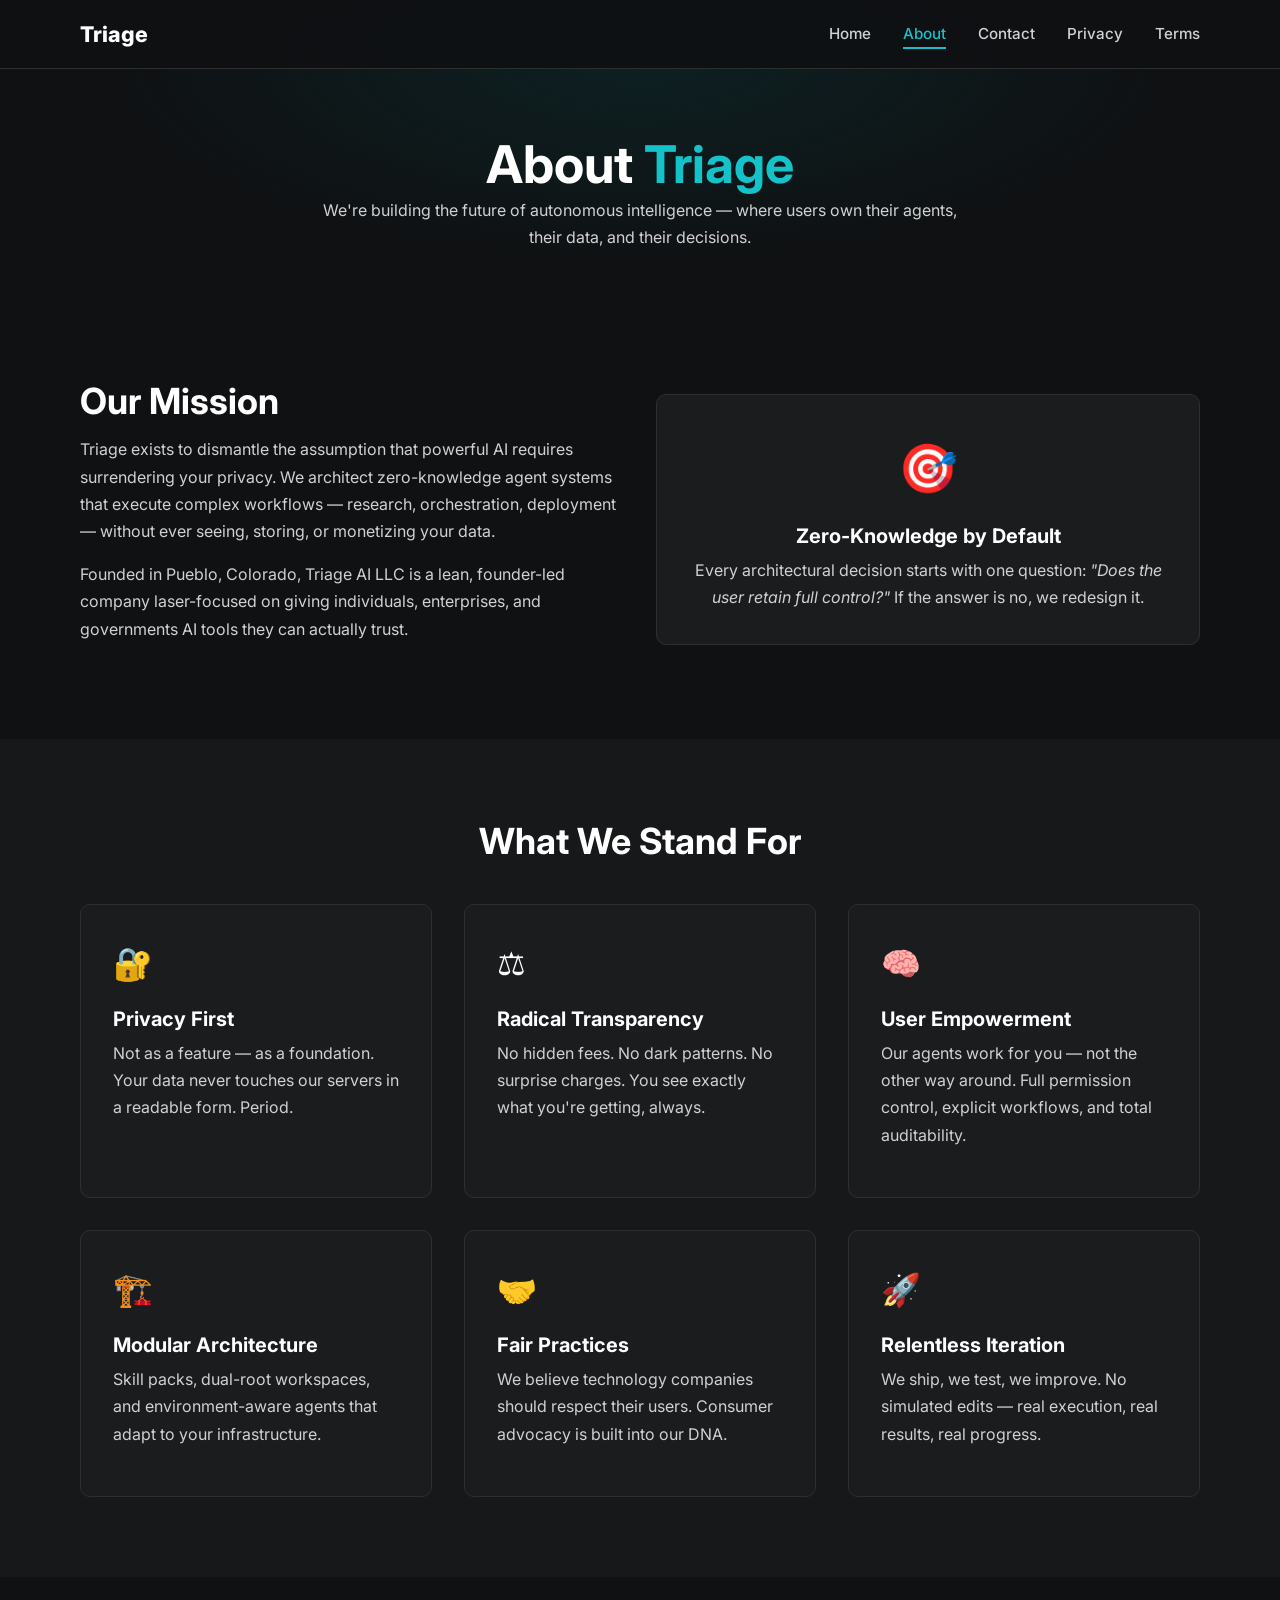
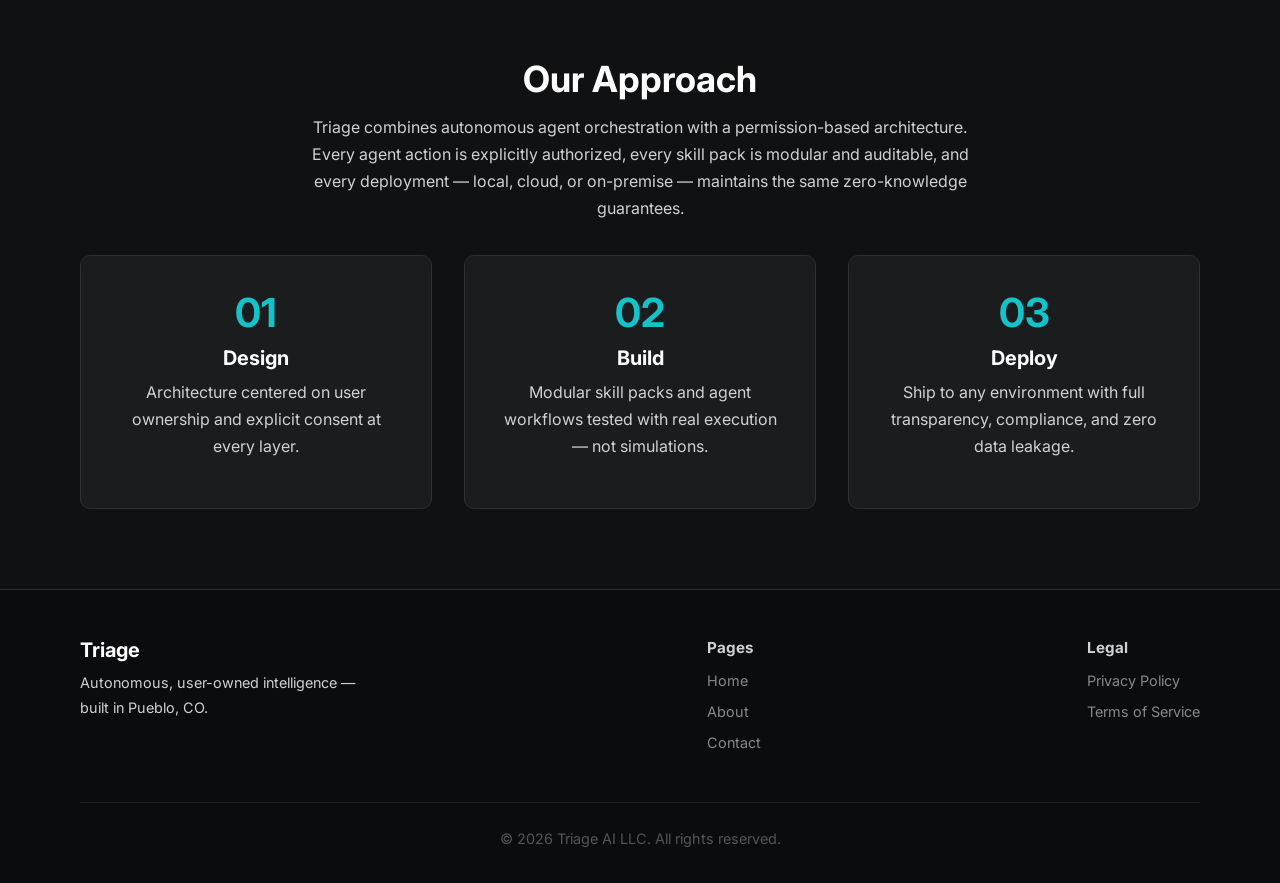
==== about.html @ 41a0e7e8 "Rename About.html to about.html" ====
<!DOCTYPE html>
<html lang="en">
<head>
    <meta charset="UTF-8">
    <meta name="viewport" content="width=device-width, initial-scale=1.0">
    <title>About — Triage</title>
    <meta name="description" content="Learn about Triage's mission to build zero-knowledge, user-owned agent systems that put privacy and autonomy first.">
    <link rel="stylesheet" href="styles.css">
    <link rel="preconnect" href="https://fonts.googleapis.com">
    <link href="https://fonts.googleapis.com/css2?family=Inter:wght@400;500;600;700;800&display=swap" rel="stylesheet">
</head>
<body>

    <!-- ======== Navbar ======== -->
    <nav class="navbar">
        <div class="container">
            <a href="index.html" class="navbar__brand">Triage</a>
            <ul class="navbar__links" id="navLinks">
                <li><a href="index.html">Home</a></li>
                <li><a href="about.html" class="active">About</a></li>
                <li><a href="contact.html">Contact</a></li>
                <li><a href="privacy.html">Privacy</a></li>
                <li><a href="terms.html">Terms</a></li>
            </ul>
            <button class="navbar__toggle" id="navToggle" aria-label="Toggle navigation">
                <span></span><span></span><span></span>
            </button>
        </div>
    </nav>

    <!-- ======== About Hero ======== -->
    <section class="about-hero">
        <div class="container">
            <h1>About <span style="color:#14C3C9;">Triage</span></h1>
            <p>We're building the future of autonomous intelligence — where users own their agents, their data, and their decisions.</p>
        </div>
    </section>

    <!-- ======== Mission ======== -->
    <section class="section">
        <div class="container">
            <div class="grid grid--2" style="align-items:center;">
                <div>
                    <h2>Our Mission</h2>
                    <p>Triage exists to dismantle the assumption that powerful AI requires surrendering your privacy. We architect zero-knowledge agent systems that execute complex workflows — research, orchestration, deployment — without ever seeing, storing, or monetizing your data.</p>
                    <p>Founded in Pueblo, Colorado, Triage AI LLC is a lean, founder-led company laser-focused on giving individuals, enterprises, and governments AI tools they can actually trust.</p>
                </div>
                <div class="card" style="text-align:center;">
                    <div style="font-size:3rem;margin-bottom:1rem;">🎯</div>
                    <h3>Zero-Knowledge by Default</h3>
                    <p style="margin-bottom:0;">Every architectural decision starts with one question: <em>"Does the user retain full control?"</em> If the answer is no, we redesign it.</p>
                </div>
            </div>
        </div>
    </section>

    <!-- ======== Values ======== -->
    <section class="section section--alt">
        <div class="container">
            <h2 class="text-center" style="margin-bottom:2.5rem;">What We Stand For</h2>
            <div class="grid grid--3 values-grid">

                <div class="card">
                    <div class="card__icon">🔐</div>
                    <h3>Privacy First</h3>
                    <p>Not as a feature — as a foundation. Your data never touches our servers in a readable form. Period.</p>
                </div>

                <div class="card">
                    <div class="card__icon">⚖️</div>
                    <h3>Radical Transparency</h3>
                    <p>No hidden fees. No dark patterns. No surprise charges. You see exactly what you're getting, always.</p>
                </div>

                <div class="card">
                    <div class="card__icon">🧠</div>
                    <h3>User Empowerment</h3>
                    <p>Our agents work for you — not the other way around. Full permission control, explicit workflows, and total auditability.</p>
                </div>

                <div class="card">
                    <div class="card__icon">🏗️</div>
                    <h3>Modular Architecture</h3>
                    <p>Skill packs, dual-root workspaces, and environment-aware agents that adapt to your infrastructure.</p>
                </div>

                <div class="card">
                    <div class="card__icon">🤝</div>
                    <h3>Fair Practices</h3>
                    <p>We believe technology companies should respect their users. Consumer advocacy is built into our DNA.</p>
                </div>

                <div class="card">
                    <div class="card__icon">🚀</div>
                    <h3>Relentless Iteration</h3>
                    <p>We ship, we test, we improve. No simulated edits — real execution, real results, real progress.</p>
                </div>

            </div>
        </div>
    </section>

    <!-- ======== Approach ======== -->
    <section class="section">
        <div class="container text-center">
            <h2>Our Approach</h2>
            <p style="max-width:680px;margin:0 auto 2rem;">Triage combines autonomous agent orchestration with a permission-based architecture. Every agent action is explicitly authorized, every skill pack is modular and auditable, and every deployment — local, cloud, or on-premise — maintains the same zero-knowledge guarantees.</p>
            <div class="grid grid--3" style="margin-top:2rem;">
                <div class="card text-center">
                    <h3 style="color:#14C3C9;font-size:2.5rem;margin-bottom:.5rem;">01</h3>
                    <h3>Design</h3>
                    <p>Architecture centered on user ownership and explicit consent at every layer.</p>
                </div>
                <div class="card text-center">
                    <h3 style="color:#14C3C9;font-size:2.5rem;margin-bottom:.5rem;">02</h3>
                    <h3>Build</h3>
                    <p>Modular skill packs and agent workflows tested with real execution — not simulations.</p>
                </div>
                <div class="card text-center">
                    <h3 style="color:#14C3C9;font-size:2.5rem;margin-bottom:.5rem;">03</h3>
                    <h3>Deploy</h3>
                    <p>Ship to any environment with full transparency, compliance, and zero data leakage.</p>
                </div>
            </div>
        </div>
    </section>

    <!-- ======== Footer ======== -->
    <footer class="footer">
        <div class="container">
            <div class="footer__inner">
                <div class="footer__brand">
                    <h3>Triage</h3>
                    <p>Autonomous, user-owned intelligence — built in Pueblo, CO.</p>
                </div>
                <div class="footer__nav">
                    <h4>Pages</h4>
                    <ul>
                        <li><a href="index.html">Home</a></li>
                        <li><a href="about.html">About</a></li>
                        <li><a href="contact.html">Contact</a></li>
                    </ul>
                </div>
                <div class="footer__nav">
                    <h4>Legal</h4>
                    <ul>
                        <li><a href="privacy.html">Privacy Policy</a></li>
                        <li><a href="terms.html">Terms of Service</a></li>
                    </ul>
                </div>
            </div>
            <div class="footer__bottom">
                &copy; 2026 Triage AI LLC. All rights reserved.
            </div>
        </div>
    </footer>

    <script>
        document.getElementById('navToggle').addEventListener('click', () => {
            document.getElementById('navLinks').classList.toggle('open');
        });
    </script>
</body>
</html>
---- styles.css ----
/* ============================================================
    Triage AI — Global Stylesheet
    Colors: #0F1113  background
              #0A3D3F  primary teal
              #14C3C9  accent turquoise
              #2F2F2F  smoke grey
              #FFFFFF  text
    ============================================================ */

/* --- Reset & Base --- */
*, *::before, *::after { margin: 0; padding: 0; box-sizing: border-box; }

html { scroll-behavior: smooth; scroll-padding-top: 72px; }

body {
  font-family: 'Inter', 'Segoe UI', system-ui, -apple-system, sans-serif;
  background: #0F1113;
  color: #FFFFFF;
  line-height: 1.7;
  -webkit-font-smoothing: antialiased;
}

a { color: #14C3C9; text-decoration: none; transition: color .2s; }
a:hover { color: #FFFFFF; }

img { max-width: 100%; display: block; }

/* --- Typography --- */
h1, h2, h3, h4 { font-weight: 700; line-height: 1.25; }
h1 { font-size: clamp(2rem, 5vw, 3.25rem); }
h2 { font-size: clamp(1.5rem, 3.5vw, 2.25rem); margin-bottom: .75rem; }
h3 { font-size: 1.25rem; margin-bottom: .5rem; }
p  { margin-bottom: 1rem; color: #d1d1d1; }

/* --- Layout Utilities --- */
.container { width: 90%; max-width: 1120px; margin: 0 auto; }
.section   { padding: 5rem 0; }
.section--alt { background: #161819; }
.text-center { text-align: center; }

/* --- Navbar --- */
.navbar {
  position: fixed; top: 0; left: 0; width: 100%;
  background: rgba(15, 17, 19, .92);
  backdrop-filter: blur(12px);
  -webkit-backdrop-filter: blur(12px);
  border-bottom: 1px solid #2F2F2F;
  z-index: 1000;
}
.navbar .container {
  display: flex; align-items: center; justify-content: space-between;
  height: 68px;
}
.navbar__brand {
  font-size: 1.35rem; font-weight: 800; color: #FFFFFF;
  display: flex; align-items: center; gap: .5rem;
}
.navbar__brand span { color: #14C3C9; }

.navbar__links { display: flex; gap: 2rem; list-style: none; }
.navbar__links a {
  color: #d1d1d1; font-size: .95rem; font-weight: 500;
  position: relative; padding: .25rem 0;
}
.navbar__links a::after {
  content: ''; position: absolute; bottom: -2px; left: 0;
  width: 0; height: 2px; background: #14C3C9;
  transition: width .25s ease;
}
.navbar__links a:hover { color: #FFFFFF; }
.navbar__links a:hover::after,
.navbar__links a.active::after { width: 100%; }
.navbar__links a.active { color: #14C3C9; }

/* Hamburger */
.navbar__toggle {
  display: none; background: none; border: none; cursor: pointer;
  flex-direction: column; gap: 5px; padding: 4px;
}
.navbar__toggle span {
  display: block; width: 26px; height: 2px; background: #FFFFFF;
  border-radius: 2px; transition: .3s;
}

/* --- Hero --- */
.hero {
  min-height: 92vh; display: flex; align-items: center;
  text-align: center; padding-top: 68px;
  background:
     radial-gradient(ellipse at 50% 0%, rgba(10,61,63,.45) 0%, transparent 65%),
     #0F1113;
}
.hero h1 { margin-bottom: 1.25rem; }
.hero h1 span { color: #14C3C9; }
.hero p  { font-size: 1.15rem; max-width: 640px; margin: 0 auto 2rem; color: #c8c8c8; }

/* --- Buttons --- */
.btn {
  display: inline-block; padding: .8rem 2rem; border-radius: 6px;
  font-weight: 600; font-size: .95rem; transition: .25s; cursor: pointer;
  border: none;
}
.btn--primary { background: #14C3C9; color: #0F1113; }
.btn--primary:hover { background: #11a8ae; color: #0F1113; }
.btn--outline {
  background: transparent; color: #14C3C9;
  border: 2px solid #14C3C9;
}
.btn--outline:hover { background: #14C3C9; color: #0F1113; }

/* --- Cards / Feature Grid --- */
.grid { display: grid; gap: 2rem; }
.grid--3 { grid-template-columns: repeat(auto-fit, minmax(280px, 1fr)); }
.grid--2 { grid-template-columns: repeat(auto-fit, minmax(340px, 1fr)); }

.card {
  background: #1a1c1e;
  border: 1px solid #2F2F2F;
  border-radius: 10px;
  padding: 2rem;
  transition: transform .25s, border-color .25s;
}
.card:hover { transform: translateY(-4px); border-color: #14C3C9; }
.card__icon {
  font-size: 2rem; margin-bottom: 1rem; display: inline-block;
}

/* --- Contact Form --- */
.form-group { margin-bottom: 1.25rem; }
.form-group label {
  display: block; font-weight: 600; margin-bottom: .4rem;
  font-size: .9rem; color: #d1d1d1;
}
.form-group input,
.form-group textarea,
.form-group select {
  width: 100%; padding: .75rem 1rem;
  background: #1a1c1e; color: #FFFFFF;
  border: 1px solid #2F2F2F; border-radius: 6px;
  font-family: inherit; font-size: .95rem;
  transition: border-color .2s;
}
.form-group input:focus,
.form-group textarea:focus,
.form-group select:focus {
  outline: none; border-color: #14C3C9;
}
.form-group textarea { resize: vertical; min-height: 140px; }

/* --- Legal Pages --- */
.legal { padding-top: calc(68px + 3rem); padding-bottom: 4rem; }
.legal h1 { margin-bottom: .5rem; }
.legal .updated { color: #888; font-size: .9rem; margin-bottom: 2.5rem; }
.legal h2 { font-size: 1.35rem; margin-top: 2.5rem; color: #14C3C9; }
.legal p, .legal li { color: #c8c8c8; }
.legal ul { padding-left: 1.5rem; margin-bottom: 1rem; }
.legal li { margin-bottom: .4rem; }

/* --- About Page --- */
.about-hero {
  padding-top: calc(68px + 4rem); padding-bottom: 3rem;
  text-align: center;
  background:
     radial-gradient(ellipse at 50% 20%, rgba(10,61,63,.35) 0%, transparent 60%),
     #0F1113;
}
.about-hero p { max-width: 660px; margin: 0 auto; }

.values-grid { margin-top: 1rem; }

/* --- Footer --- */
.footer {
  background: #0b0c0e;
  border-top: 1px solid #2F2F2F;
  padding: 3rem 0 2rem;
  font-size: .9rem; color: #888;
}
.footer__inner {
  display: flex; flex-wrap: wrap;
  justify-content: space-between; align-items: flex-start;
  gap: 2rem;
}
.footer__brand { max-width: 300px; }
.footer__brand h3 { color: #FFFFFF; margin-bottom: .5rem; }
.footer__brand h3 span { color: #14C3C9; }
.footer__nav h4 { color: #d1d1d1; margin-bottom: .75rem; font-size: .95rem; }
.footer__nav ul { list-style: none; }
.footer__nav li { margin-bottom: .4rem; }
.footer__nav a { color: #888; }
.footer__nav a:hover { color: #14C3C9; }
.footer__bottom {
  text-align: center; margin-top: 2.5rem;
  padding-top: 1.5rem; border-top: 1px solid #1e1e1e;
  color: #555;
}

/* --- Responsive --- */
@media (max-width: 768px) {
  .navbar__links {
     position: fixed; top: 68px; left: 0; width: 100%;
     flex-direction: column; align-items: center;
     background: rgba(15,17,19,.97);
     padding: 2rem 0; gap: 1.5rem;
     transform: translateY(-120%);
     transition: transform .35s ease;
  }
  .navbar__links.open { transform: translateY(0); }
  .navbar__toggle { display: flex; }

  .hero { min-height: 80vh; }
  .footer__inner { flex-direction: column; align-items: center; text-align: center; }
}
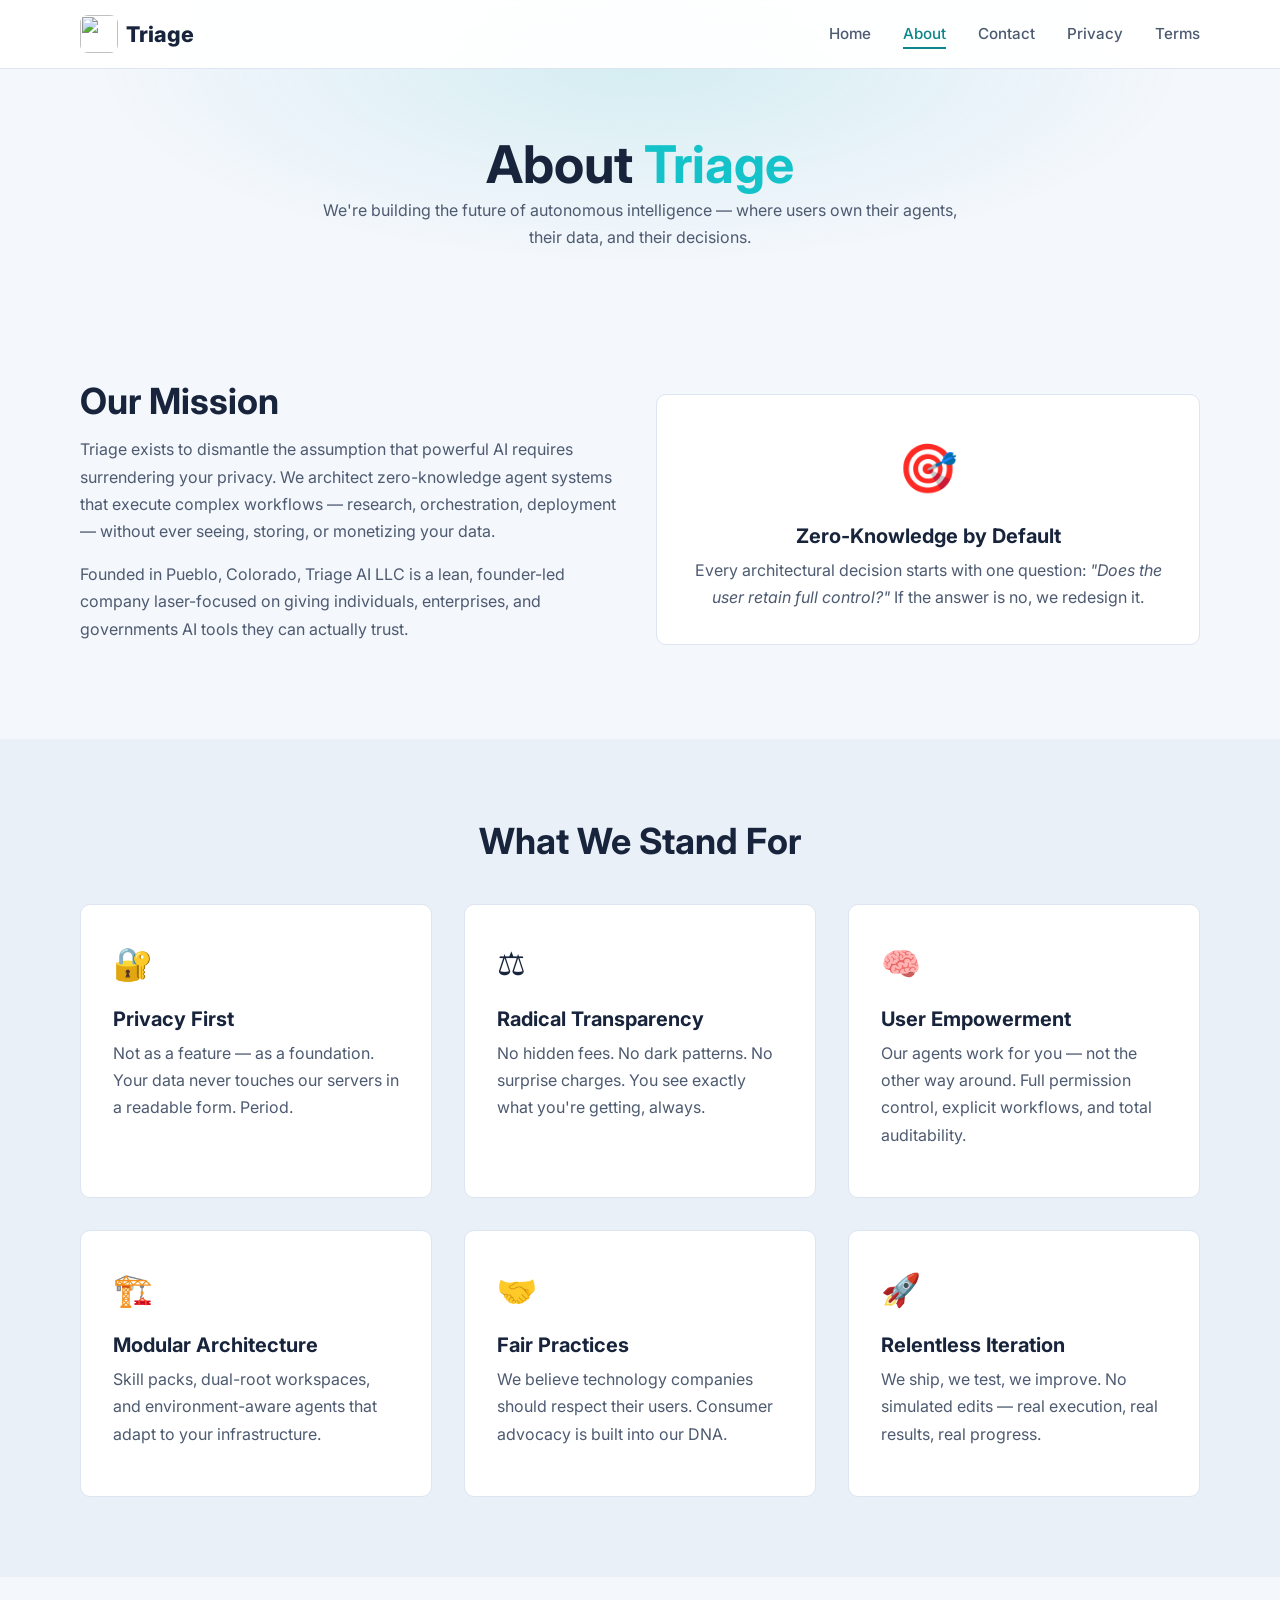
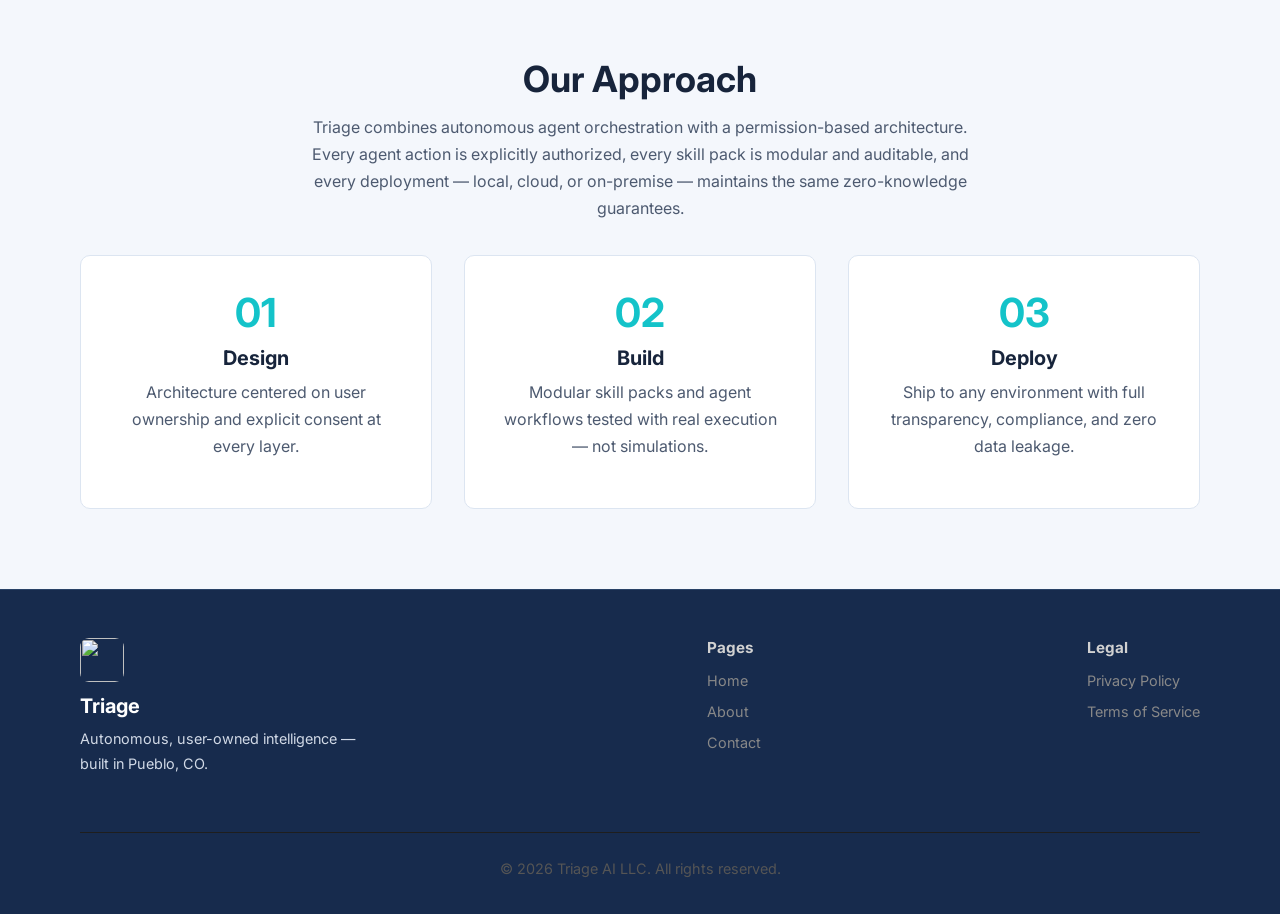
==== commit 26b84652: "Add product and platform sections to homepage Co-authored-by: hoonanigans13-del <262412266+hoonaniga" ====
--- a/about.html
+++ b/about.html
@@ -14,7 +14,7 @@
     <!-- ======== Navbar ======== -->
     <nav class="navbar">
         <div class="container">
-            <a href="index.html" class="navbar__brand">Triage</a>
+            <a href="index.html" class="navbar__brand"><img class="navbar__logo" src="https://github.com/user-attachments/assets/f6b47965-d411-404e-852a-81e8874b9808" alt="">Triage</a>
             <ul class="navbar__links" id="navLinks">
                 <li><a href="index.html">Home</a></li>
                 <li><a href="about.html" class="active">About</a></li>
@@ -130,6 +130,7 @@
         <div class="container">
             <div class="footer__inner">
                 <div class="footer__brand">
+                    <img src="https://github.com/user-attachments/assets/f6b47965-d411-404e-852a-81e8874b9808" alt="">
                     <h3>Triage</h3>
                     <p>Autonomous, user-owned intelligence — built in Pueblo, CO.</p>
                 </div>
--- a/styles.css
+++ b/styles.css
@@ -1,10 +1,10 @@
 /* ============================================================
     Triage AI — Global Stylesheet
-    Colors: #0F1113  background
-              #0A3D3F  primary teal
-              #14C3C9  accent turquoise
-              #2F2F2F  smoke grey
-              #FFFFFF  text
+    Colors: #f4f7fc  background
+            #172b4d  primary navy
+            #14aeb5  accent turquoise
+            #dce5f1  borders
+            #17243b  text
     ============================================================ */
 
 /* --- Reset & Base --- */
@@ -14,14 +14,14 @@
 
 body {
   font-family: 'Inter', 'Segoe UI', system-ui, -apple-system, sans-serif;
-  background: #0F1113;
-  color: #FFFFFF;
+  background: #f4f7fc;
+  color: #17243b;
   line-height: 1.7;
   -webkit-font-smoothing: antialiased;
 }
 
-a { color: #14C3C9; text-decoration: none; transition: color .2s; }
-a:hover { color: #FFFFFF; }
+a { color: #0c858b; text-decoration: none; transition: color .2s; }
+a:hover { color: #0c7379; }
 
 img { max-width: 100%; display: block; }
 
@@ -30,21 +30,21 @@
 h1 { font-size: clamp(2rem, 5vw, 3.25rem); }
 h2 { font-size: clamp(1.5rem, 3.5vw, 2.25rem); margin-bottom: .75rem; }
 h3 { font-size: 1.25rem; margin-bottom: .5rem; }
-p  { margin-bottom: 1rem; color: #d1d1d1; }
+p  { margin-bottom: 1rem; color: #4d5a70; }
 
 /* --- Layout Utilities --- */
 .container { width: 90%; max-width: 1120px; margin: 0 auto; }
 .section   { padding: 5rem 0; }
-.section--alt { background: #161819; }
+.section--alt { background: #eaf0f8; }
 .text-center { text-align: center; }
 
 /* --- Navbar --- */
 .navbar {
   position: fixed; top: 0; left: 0; width: 100%;
-  background: rgba(15, 17, 19, .92);
+  background: rgba(255, 255, 255, .94);
   backdrop-filter: blur(12px);
   -webkit-backdrop-filter: blur(12px);
-  border-bottom: 1px solid #2F2F2F;
+  border-bottom: 1px solid #dce5f1;
   z-index: 1000;
 }
 .navbar .container {
@@ -52,25 +52,28 @@
   height: 68px;
 }
 .navbar__brand {
-  font-size: 1.35rem; font-weight: 800; color: #FFFFFF;
+  font-size: 1.35rem; font-weight: 800; color: #17243b;
   display: flex; align-items: center; gap: .5rem;
 }
+.navbar__logo { width: 38px; height: 38px; object-fit: cover; border-radius: 8px; }
+.privacy-logo { display: inline-flex; align-items: center; gap: .5rem; color: #17243b; font-weight: 800; }
+.privacy-logo img { width: 38px; height: 38px; object-fit: cover; border-radius: 8px; }
 .navbar__brand span { color: #14C3C9; }
 
 .navbar__links { display: flex; gap: 2rem; list-style: none; }
 .navbar__links a {
-  color: #d1d1d1; font-size: .95rem; font-weight: 500;
+  color: #4d5a70; font-size: .95rem; font-weight: 500;
   position: relative; padding: .25rem 0;
 }
 .navbar__links a::after {
   content: ''; position: absolute; bottom: -2px; left: 0;
-  width: 0; height: 2px; background: #14C3C9;
+  width: 0; height: 2px; background: #0c858b;
   transition: width .25s ease;
 }
-.navbar__links a:hover { color: #FFFFFF; }
+.navbar__links a:hover { color: #17243b; }
 .navbar__links a:hover::after,
 .navbar__links a.active::after { width: 100%; }
-.navbar__links a.active { color: #14C3C9; }
+.navbar__links a.active { color: #0c858b; }
 
 /* Hamburger */
 .navbar__toggle {
@@ -78,7 +81,7 @@
   flex-direction: column; gap: 5px; padding: 4px;
 }
 .navbar__toggle span {
-  display: block; width: 26px; height: 2px; background: #FFFFFF;
+  display: block; width: 26px; height: 2px; background: #17243b;
   border-radius: 2px; transition: .3s;
 }
 
@@ -87,12 +90,23 @@
   min-height: 92vh; display: flex; align-items: center;
   text-align: center; padding-top: 68px;
   background:
-     radial-gradient(ellipse at 50% 0%, rgba(10,61,63,.45) 0%, transparent 65%),
-     #0F1113;
+     radial-gradient(ellipse at 50% 0%, rgba(20,174,181,.18) 0%, transparent 65%),
+     linear-gradient(135deg, #f4f7fc, #e7eef9);
 }
 .hero h1 { margin-bottom: 1.25rem; }
-.hero h1 span { color: #14C3C9; }
-.hero p  { font-size: 1.15rem; max-width: 640px; margin: 0 auto 2rem; color: #c8c8c8; }
+.hero h1 span { color: #0c858b; }
+.hero p  { font-size: 1.15rem; max-width: 640px; margin: 0 auto 2rem; color: #4d5a70; }
+.hero__logo {
+  width: clamp(140px, 22vw, 220px);
+  aspect-ratio: 1;
+  object-fit: cover;
+  border-radius: 24px;
+  margin: 0 auto 1.5rem;
+  box-shadow: 0 18px 48px rgba(23, 43, 77, .18);
+}
+.hero__title { font-size: clamp(3rem, 8vw, 4.5rem); margin-bottom: 1.5rem; font-weight: 900; }
+.hero__tagline { font-size: 1.25rem; max-width: 680px; margin: 0 auto 1.25rem; }
+.hero__description { font-size: 1.05rem; max-width: 680px; margin: 0 auto 2.5rem; line-height: 1.8; }
 
 /* --- Buttons --- */
 .btn {
@@ -100,13 +114,13 @@
   font-weight: 600; font-size: .95rem; transition: .25s; cursor: pointer;
   border: none;
 }
-.btn--primary { background: #14C3C9; color: #0F1113; }
-.btn--primary:hover { background: #11a8ae; color: #0F1113; }
+.btn--primary { background: #14aeb5; color: #10223d; }
+.btn--primary:hover { background: #0c9299; color: #FFFFFF; }
 .btn--outline {
-  background: transparent; color: #14C3C9;
-  border: 2px solid #14C3C9;
-}
-.btn--outline:hover { background: #14C3C9; color: #0F1113; }
+  background: transparent; color: #0c858b;
+  border: 2px solid #14aeb5;
+}
+.btn--outline:hover { background: #14aeb5; color: #10223d; }
 
 /* --- Cards / Feature Grid --- */
 .grid { display: grid; gap: 2rem; }
@@ -114,13 +128,13 @@
 .grid--2 { grid-template-columns: repeat(auto-fit, minmax(340px, 1fr)); }
 
 .card {
-  background: #1a1c1e;
-  border: 1px solid #2F2F2F;
+  background: #FFFFFF;
+  border: 1px solid #dce5f1;
   border-radius: 10px;
   padding: 2rem;
   transition: transform .25s, border-color .25s;
 }
-.card:hover { transform: translateY(-4px); border-color: #14C3C9; }
+.card:hover { transform: translateY(-4px); border-color: #14aeb5; }
 .card__icon {
   font-size: 2rem; margin-bottom: 1rem; display: inline-block;
 }
@@ -135,15 +149,15 @@
 .form-group textarea,
 .form-group select {
   width: 100%; padding: .75rem 1rem;
-  background: #1a1c1e; color: #FFFFFF;
-  border: 1px solid #2F2F2F; border-radius: 6px;
+  background: #FFFFFF; color: #17243b;
+  border: 1px solid #c8d4e4; border-radius: 6px;
   font-family: inherit; font-size: .95rem;
   transition: border-color .2s;
 }
 .form-group input:focus,
 .form-group textarea:focus,
 .form-group select:focus {
-  outline: none; border-color: #14C3C9;
+  outline: none; border-color: #14aeb5;
 }
 .form-group textarea { resize: vertical; min-height: 140px; }
 
@@ -151,8 +165,8 @@
 .legal { padding-top: calc(68px + 3rem); padding-bottom: 4rem; }
 .legal h1 { margin-bottom: .5rem; }
 .legal .updated { color: #888; font-size: .9rem; margin-bottom: 2.5rem; }
-.legal h2 { font-size: 1.35rem; margin-top: 2.5rem; color: #14C3C9; }
-.legal p, .legal li { color: #c8c8c8; }
+.legal h2 { font-size: 1.35rem; margin-top: 2.5rem; color: #0c858b; }
+.legal p, .legal li { color: #4d5a70; }
 .legal ul { padding-left: 1.5rem; margin-bottom: 1rem; }
 .legal li { margin-bottom: .4rem; }
 
@@ -161,17 +175,31 @@
   padding-top: calc(68px + 4rem); padding-bottom: 3rem;
   text-align: center;
   background:
-     radial-gradient(ellipse at 50% 20%, rgba(10,61,63,.35) 0%, transparent 60%),
-     #0F1113;
+     radial-gradient(ellipse at 50% 20%, rgba(20,174,181,.14) 0%, transparent 60%),
+     #f4f7fc;
 }
 .about-hero p { max-width: 660px; margin: 0 auto; }
 
 .values-grid { margin-top: 1rem; }
+.feature-section { padding: 4rem 0; }
+.feature-section__intro { max-width: 700px; margin: 0 auto 2rem; }
+.platform-list {
+  display: flex; flex-wrap: wrap; justify-content: center; gap: .75rem;
+  list-style: none; margin: 1.5rem 0 0;
+}
+.platform-list li {
+  background: #FFFFFF; border: 1px solid #dce5f1; border-radius: 999px;
+  color: #17243b; font-weight: 600; padding: .6rem 1.1rem;
+}
+.plan-range { background: #eaf0f8; text-align: center; }
+.plan-range .card { max-width: 780px; margin: 1.5rem auto 0; }
+.footer__brand p { color: #d1d9e6; }
+.footer__brand img { width: 44px; height: 44px; object-fit: cover; border-radius: 9px; margin-bottom: .75rem; }
 
 /* --- Footer --- */
 .footer {
-  background: #0b0c0e;
-  border-top: 1px solid #2F2F2F;
+  background: #172b4d;
+  border-top: 1px solid #294267;
   padding: 3rem 0 2rem;
   font-size: .9rem; color: #888;
 }
@@ -199,7 +227,7 @@
   .navbar__links {
      position: fixed; top: 68px; left: 0; width: 100%;
      flex-direction: column; align-items: center;
-     background: rgba(15,17,19,.97);
+     background: rgba(255,255,255,.98);
      padding: 2rem 0; gap: 1.5rem;
      transform: translateY(-120%);
      transition: transform .35s ease;
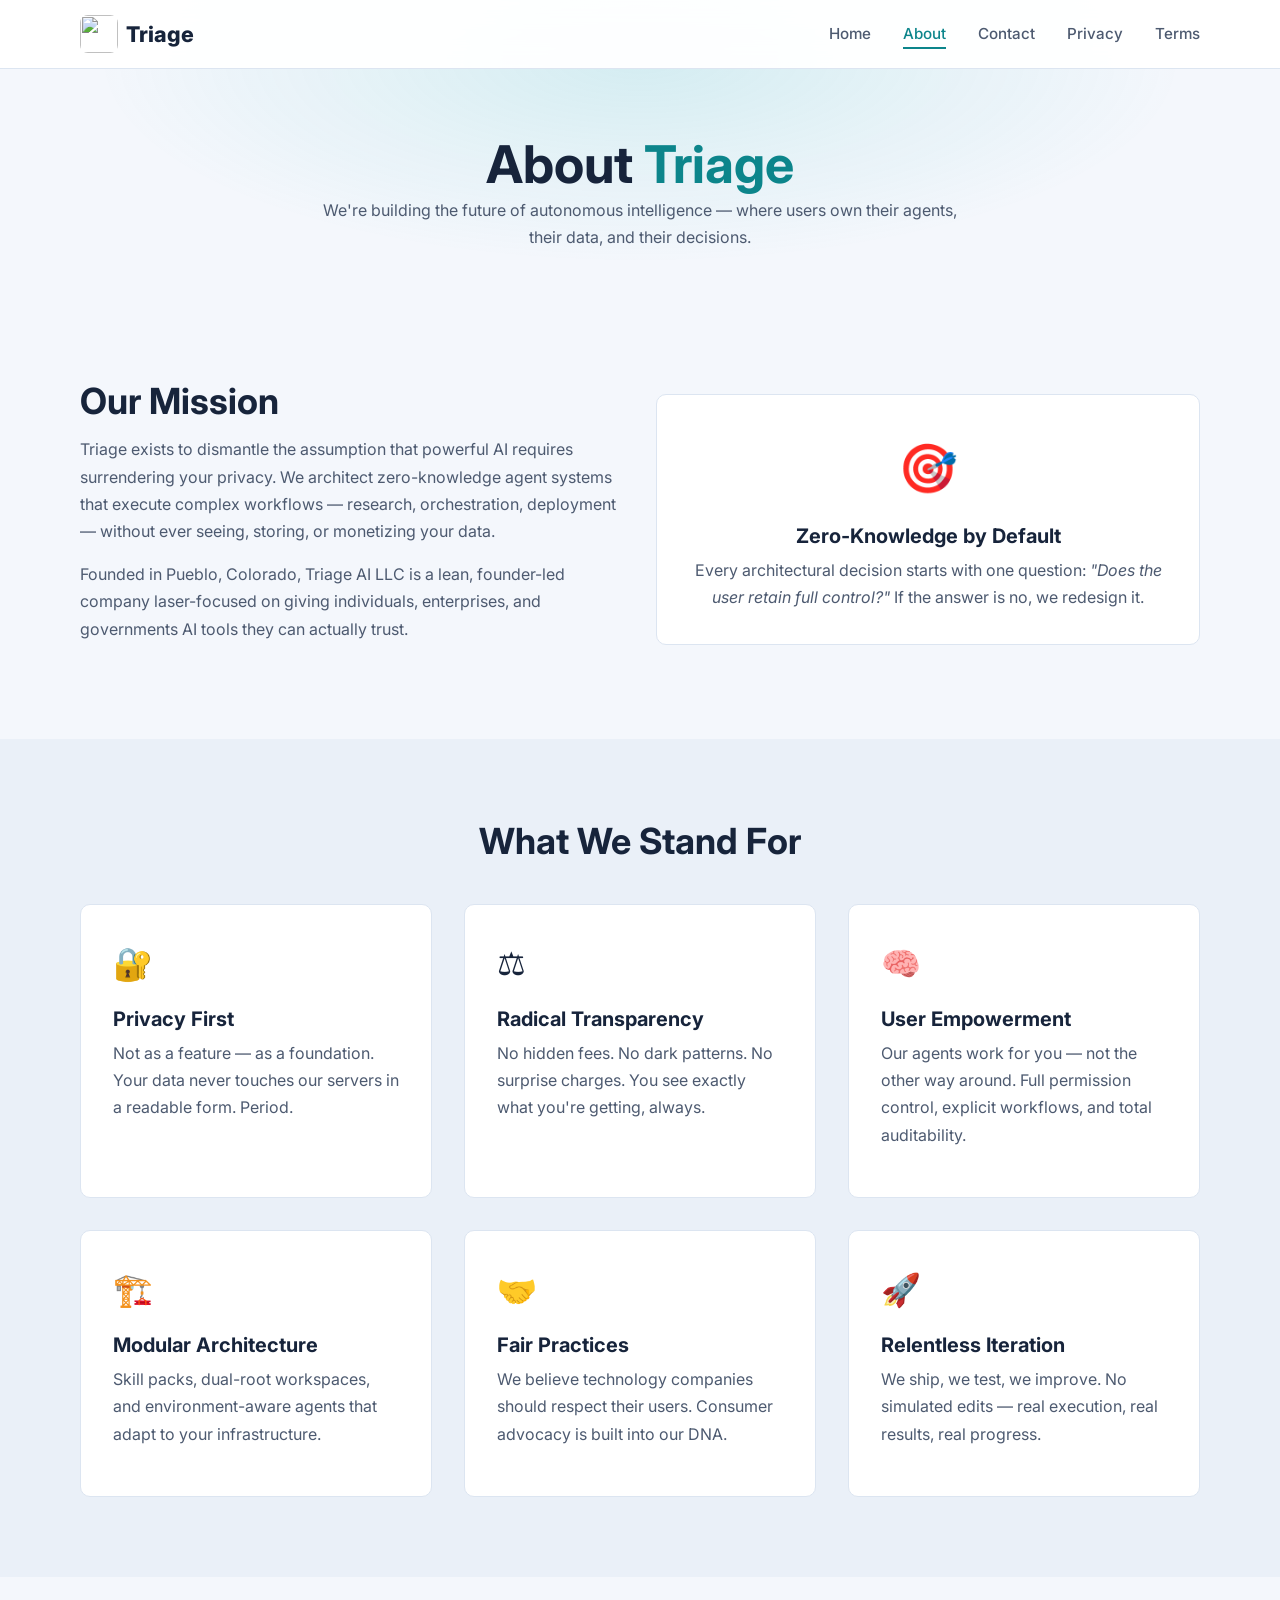
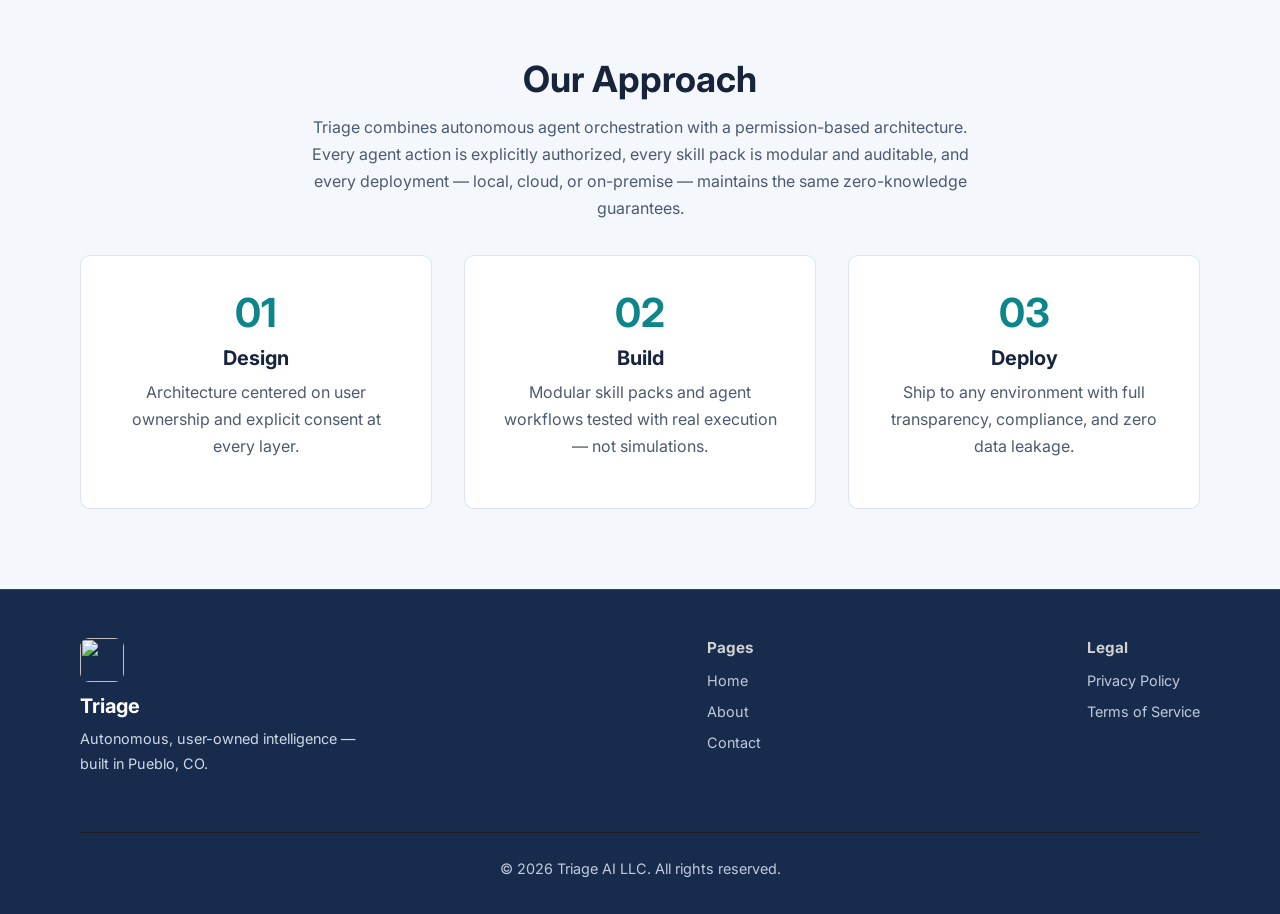
==== commit d21cdea9: "Polish plan copy and mobile styles Co-authored-by: hoonanigans13-del <262412266+hoonanigans13-del@us" ====
--- a/about.html
+++ b/about.html
@@ -31,7 +31,7 @@
     <!-- ======== About Hero ======== -->
     <section class="about-hero">
         <div class="container">
-            <h1>About <span style="color:#14C3C9;">Triage</span></h1>
+            <h1>About <span style="color:#0c858b;">Triage</span></h1>
             <p>We're building the future of autonomous intelligence — where users own their agents, their data, and their decisions.</p>
         </div>
     </section>
@@ -107,17 +107,17 @@
             <p style="max-width:680px;margin:0 auto 2rem;">Triage combines autonomous agent orchestration with a permission-based architecture. Every agent action is explicitly authorized, every skill pack is modular and auditable, and every deployment — local, cloud, or on-premise — maintains the same zero-knowledge guarantees.</p>
             <div class="grid grid--3" style="margin-top:2rem;">
                 <div class="card text-center">
-                    <h3 style="color:#14C3C9;font-size:2.5rem;margin-bottom:.5rem;">01</h3>
+                    <h3 style="color:#0c858b;font-size:2.5rem;margin-bottom:.5rem;">01</h3>
                     <h3>Design</h3>
                     <p>Architecture centered on user ownership and explicit consent at every layer.</p>
                 </div>
                 <div class="card text-center">
-                    <h3 style="color:#14C3C9;font-size:2.5rem;margin-bottom:.5rem;">02</h3>
+                    <h3 style="color:#0c858b;font-size:2.5rem;margin-bottom:.5rem;">02</h3>
                     <h3>Build</h3>
                     <p>Modular skill packs and agent workflows tested with real execution — not simulations.</p>
                 </div>
                 <div class="card text-center">
-                    <h3 style="color:#14C3C9;font-size:2.5rem;margin-bottom:.5rem;">03</h3>
+                    <h3 style="color:#0c858b;font-size:2.5rem;margin-bottom:.5rem;">03</h3>
                     <h3>Deploy</h3>
                     <p>Ship to any environment with full transparency, compliance, and zero data leakage.</p>
                 </div>
--- a/styles.css
+++ b/styles.css
@@ -125,7 +125,7 @@
 /* --- Cards / Feature Grid --- */
 .grid { display: grid; gap: 2rem; }
 .grid--3 { grid-template-columns: repeat(auto-fit, minmax(280px, 1fr)); }
-.grid--2 { grid-template-columns: repeat(auto-fit, minmax(340px, 1fr)); }
+.grid--2 { grid-template-columns: repeat(auto-fit, minmax(min(100%, 340px), 1fr)); }
 
 .card {
   background: #FFFFFF;
@@ -143,7 +143,7 @@
 .form-group { margin-bottom: 1.25rem; }
 .form-group label {
   display: block; font-weight: 600; margin-bottom: .4rem;
-  font-size: .9rem; color: #d1d1d1;
+  font-size: .9rem; color: #4d5a70;
 }
 .form-group input,
 .form-group textarea,
@@ -201,7 +201,7 @@
   background: #172b4d;
   border-top: 1px solid #294267;
   padding: 3rem 0 2rem;
-  font-size: .9rem; color: #888;
+  font-size: .9rem; color: #c1cadd;
 }
 .footer__inner {
   display: flex; flex-wrap: wrap;
@@ -214,12 +214,12 @@
 .footer__nav h4 { color: #d1d1d1; margin-bottom: .75rem; font-size: .95rem; }
 .footer__nav ul { list-style: none; }
 .footer__nav li { margin-bottom: .4rem; }
-.footer__nav a { color: #888; }
-.footer__nav a:hover { color: #14C3C9; }
+.footer__nav a { color: #c1cadd; }
+.footer__nav a:hover { color: #FFFFFF; }
 .footer__bottom {
   text-align: center; margin-top: 2.5rem;
   padding-top: 1.5rem; border-top: 1px solid #1e1e1e;
-  color: #555;
+  color: #c1cadd;
 }
 
 /* --- Responsive --- */
